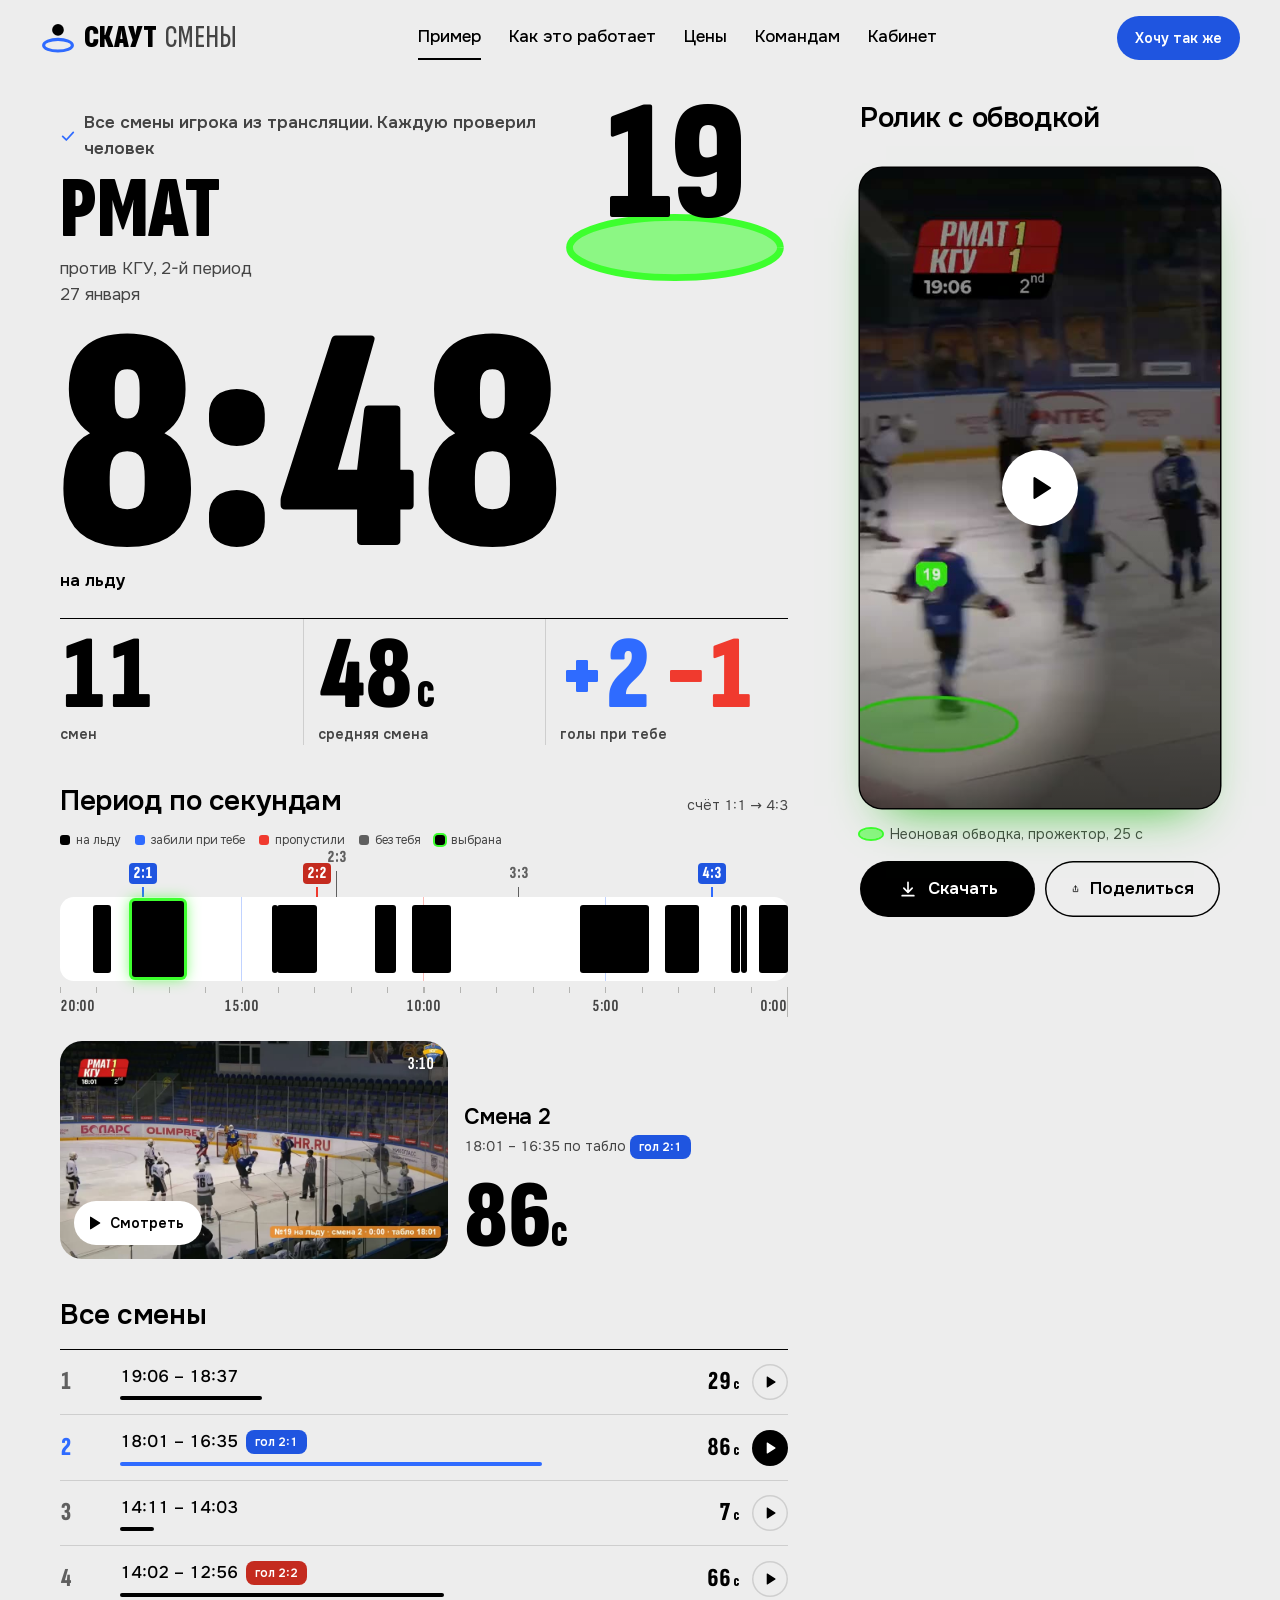
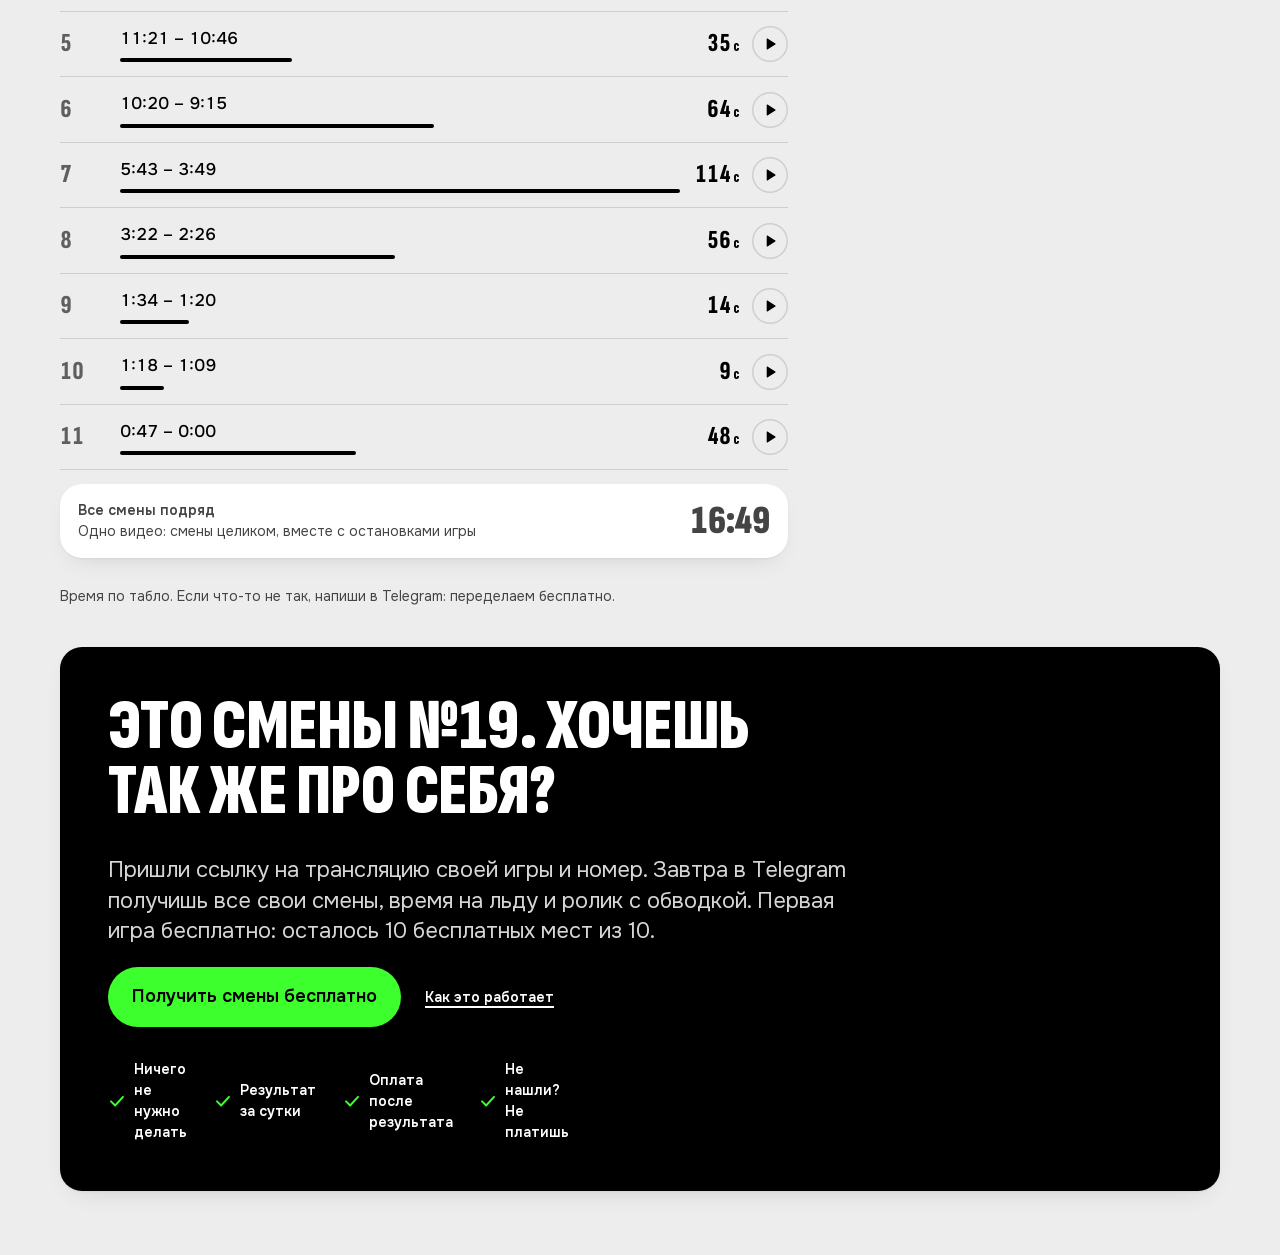
==== result.html @ 5f413f96 "Скаут Смены: демо-сайт для пилота" ====
<!doctype html>
<html lang="ru">
<head>
<meta charset="utf-8">
<meta name="viewport" content="width=device-width,initial-scale=1">
<meta name="robots" content="noindex,nofollow">
<title>№19 РМАТ: 8:48 на льду, 11 смен. Скаут Смены</title>
<!-- У страницы результата своя карточка для Telegram. Цифры из настоящего заказа (data/order.js). Адрес картинки при выкладке заменить на полный. -->
<meta property="og:type" content="article">
<meta property="og:site_name" content="Скаут Смены">
<meta property="og:title" content="№19 РМАТ: 8:48 на льду, 11 смен">
<meta property="og:description" content="Все смены игрока из трансляции, каждая ссылкой, и ролик с обводкой. Хочешь так же про себя?">
<meta property="og:image" content="https://uistelmakh.github.io/skaut/assets/og-result.png">
<meta property="og:image:width" content="1200">
<meta property="og:image:height" content="630">
<meta name="twitter:card" content="summary_large_image">
<meta name="twitter:title" content="№19 РМАТ: 8:48 на льду, 11 смен">
<meta name="twitter:description" content="Все смены игрока из трансляции, каждая ссылкой, и ролик с обводкой.">
<meta name="twitter:image" content="https://uistelmakh.github.io/skaut/assets/og-result.png">
<link rel="icon" href="assets/mark.svg" type="image/svg+xml">
<meta http-equiv="refresh" content="0; url=index.html#/result">
<script>location.replace("index.html#/result");</script>
</head>
<body><p><a href="index.html#/result">Открыть смены №19</a></p></body>
</html>
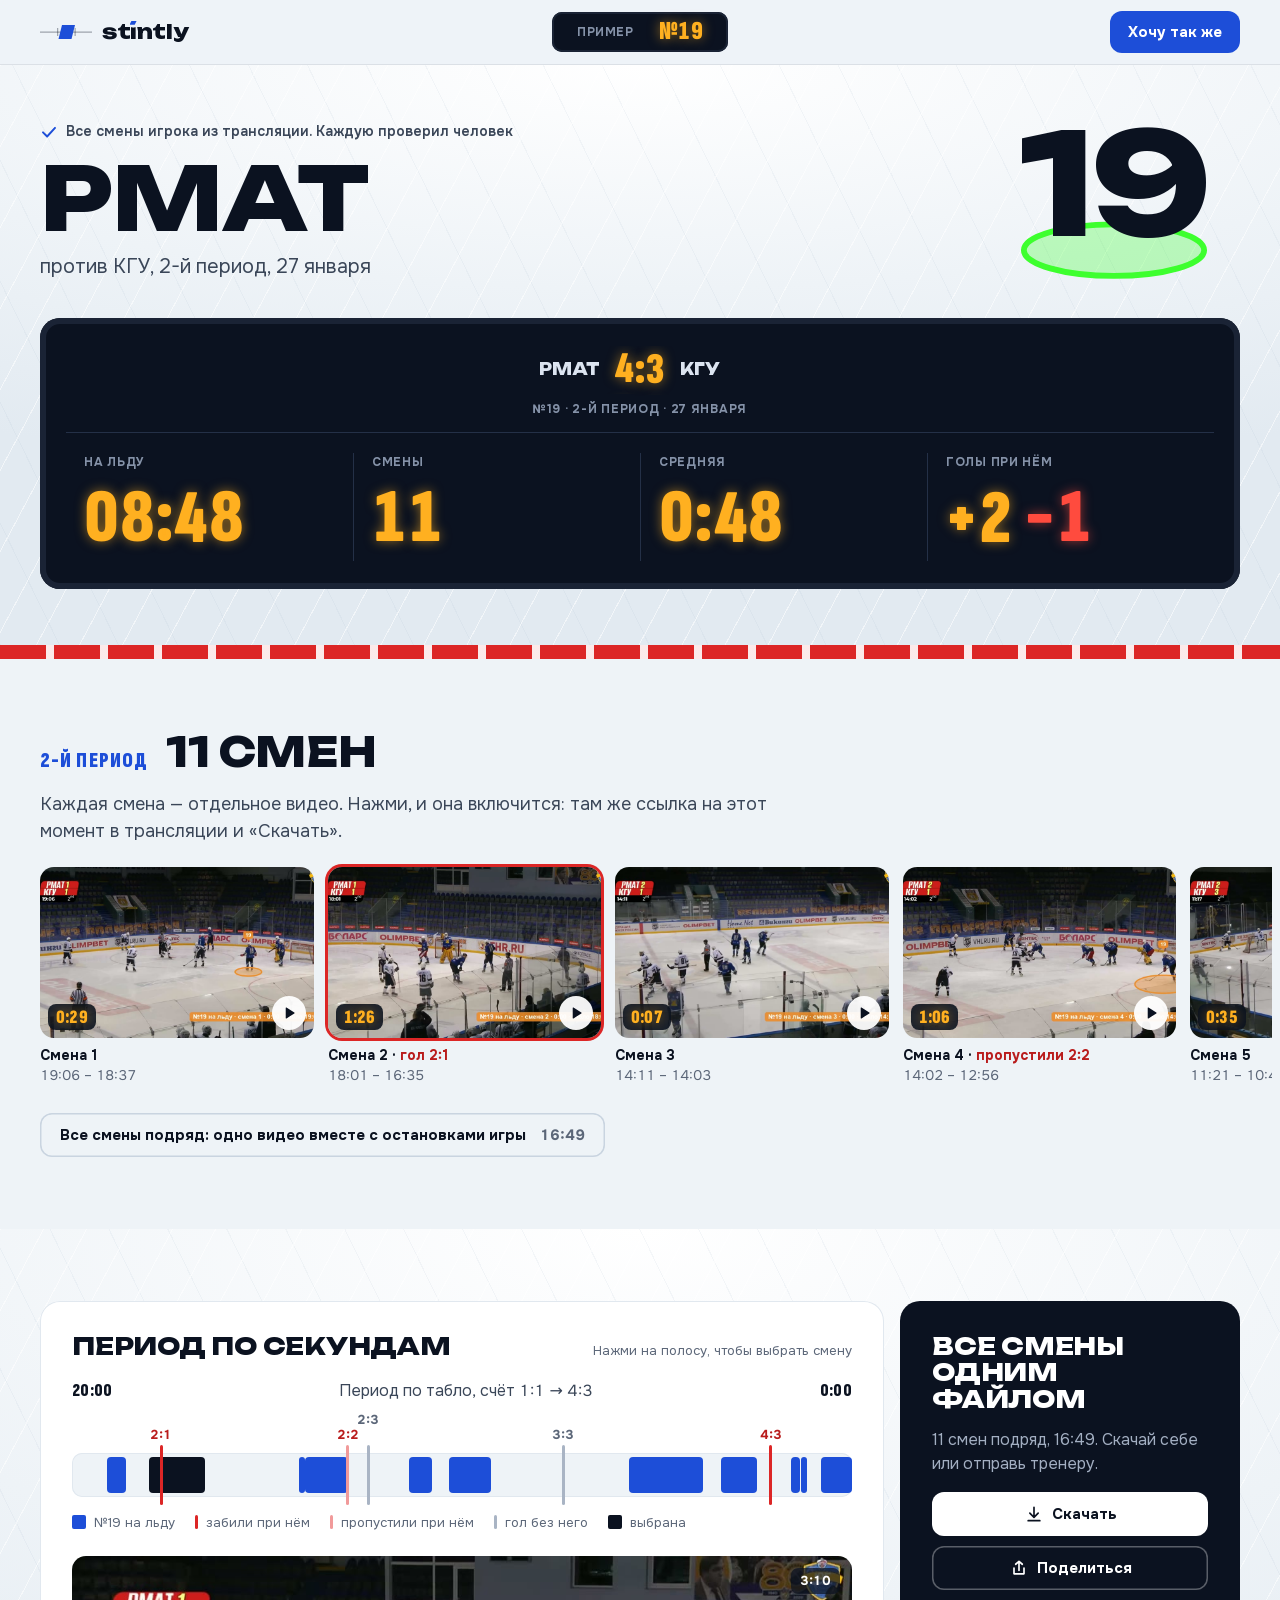
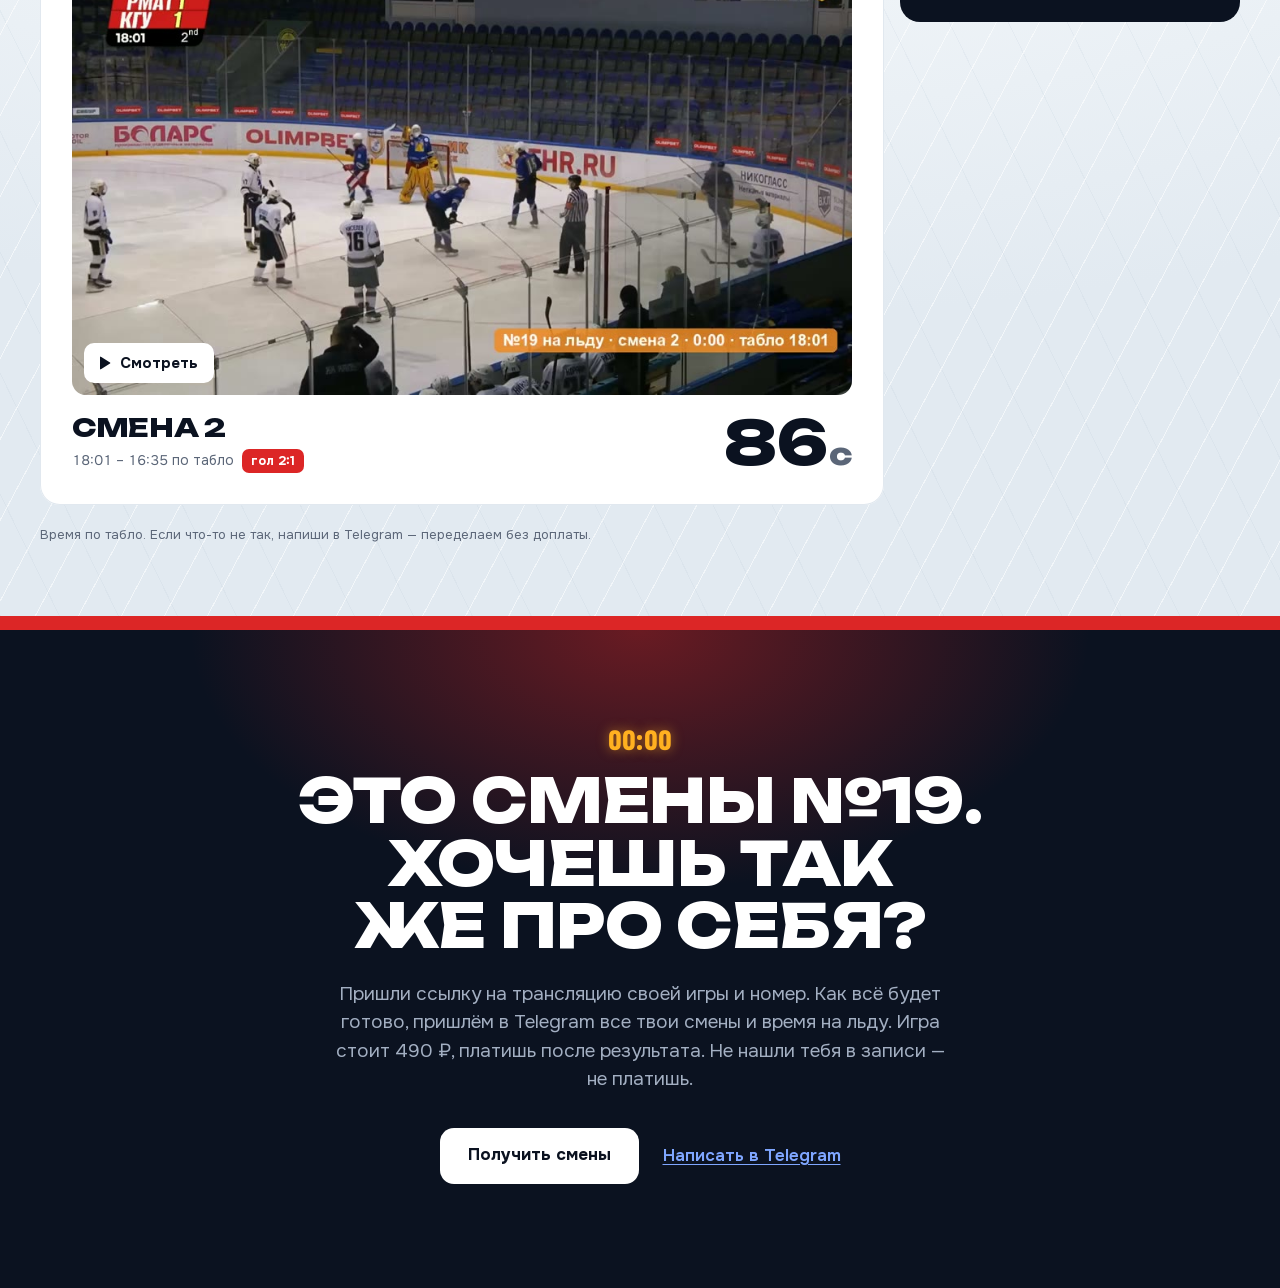
==== commit 56ddd8a7: "Без ролика 9:16: на первом экране видео смены Co-Authored-By: Claude Opus 5.5 <noreply@anthropic.com" ====
--- a/result.html
+++ b/result.html
@@ -6,16 +6,17 @@
 <meta name="robots" content="noindex,nofollow">
 <title>№19 РМАТ: 8:48 на льду, 11 смен. Скаут Смены</title>
 <!-- У страницы результата своя карточка для Telegram. Цифры из настоящего заказа (data/order.js). Адрес картинки при выкладке заменить на полный. -->
+<meta property="og:url" content="https://uistelmakh.github.io/skaut/result.html">
 <meta property="og:type" content="article">
 <meta property="og:site_name" content="Скаут Смены">
 <meta property="og:title" content="№19 РМАТ: 8:48 на льду, 11 смен">
-<meta property="og:description" content="Все смены игрока из трансляции, каждая ссылкой, и ролик с обводкой. Хочешь так же про себя?">
+<meta property="og:description" content="Все смены игрока из трансляции, каждая ссылкой и отдельным видео. Хочешь так же про себя?">
 <meta property="og:image" content="https://uistelmakh.github.io/skaut/assets/og-result.png">
 <meta property="og:image:width" content="1200">
 <meta property="og:image:height" content="630">
 <meta name="twitter:card" content="summary_large_image">
 <meta name="twitter:title" content="№19 РМАТ: 8:48 на льду, 11 смен">
-<meta name="twitter:description" content="Все смены игрока из трансляции, каждая ссылкой, и ролик с обводкой.">
+<meta name="twitter:description" content="Все смены игрока из трансляции, каждая ссылкой и отдельным видео.">
 <meta name="twitter:image" content="https://uistelmakh.github.io/skaut/assets/og-result.png">
 <link rel="icon" href="assets/mark.svg" type="image/svg+xml">
 <meta http-equiv="refresh" content="0; url=index.html#/result">
